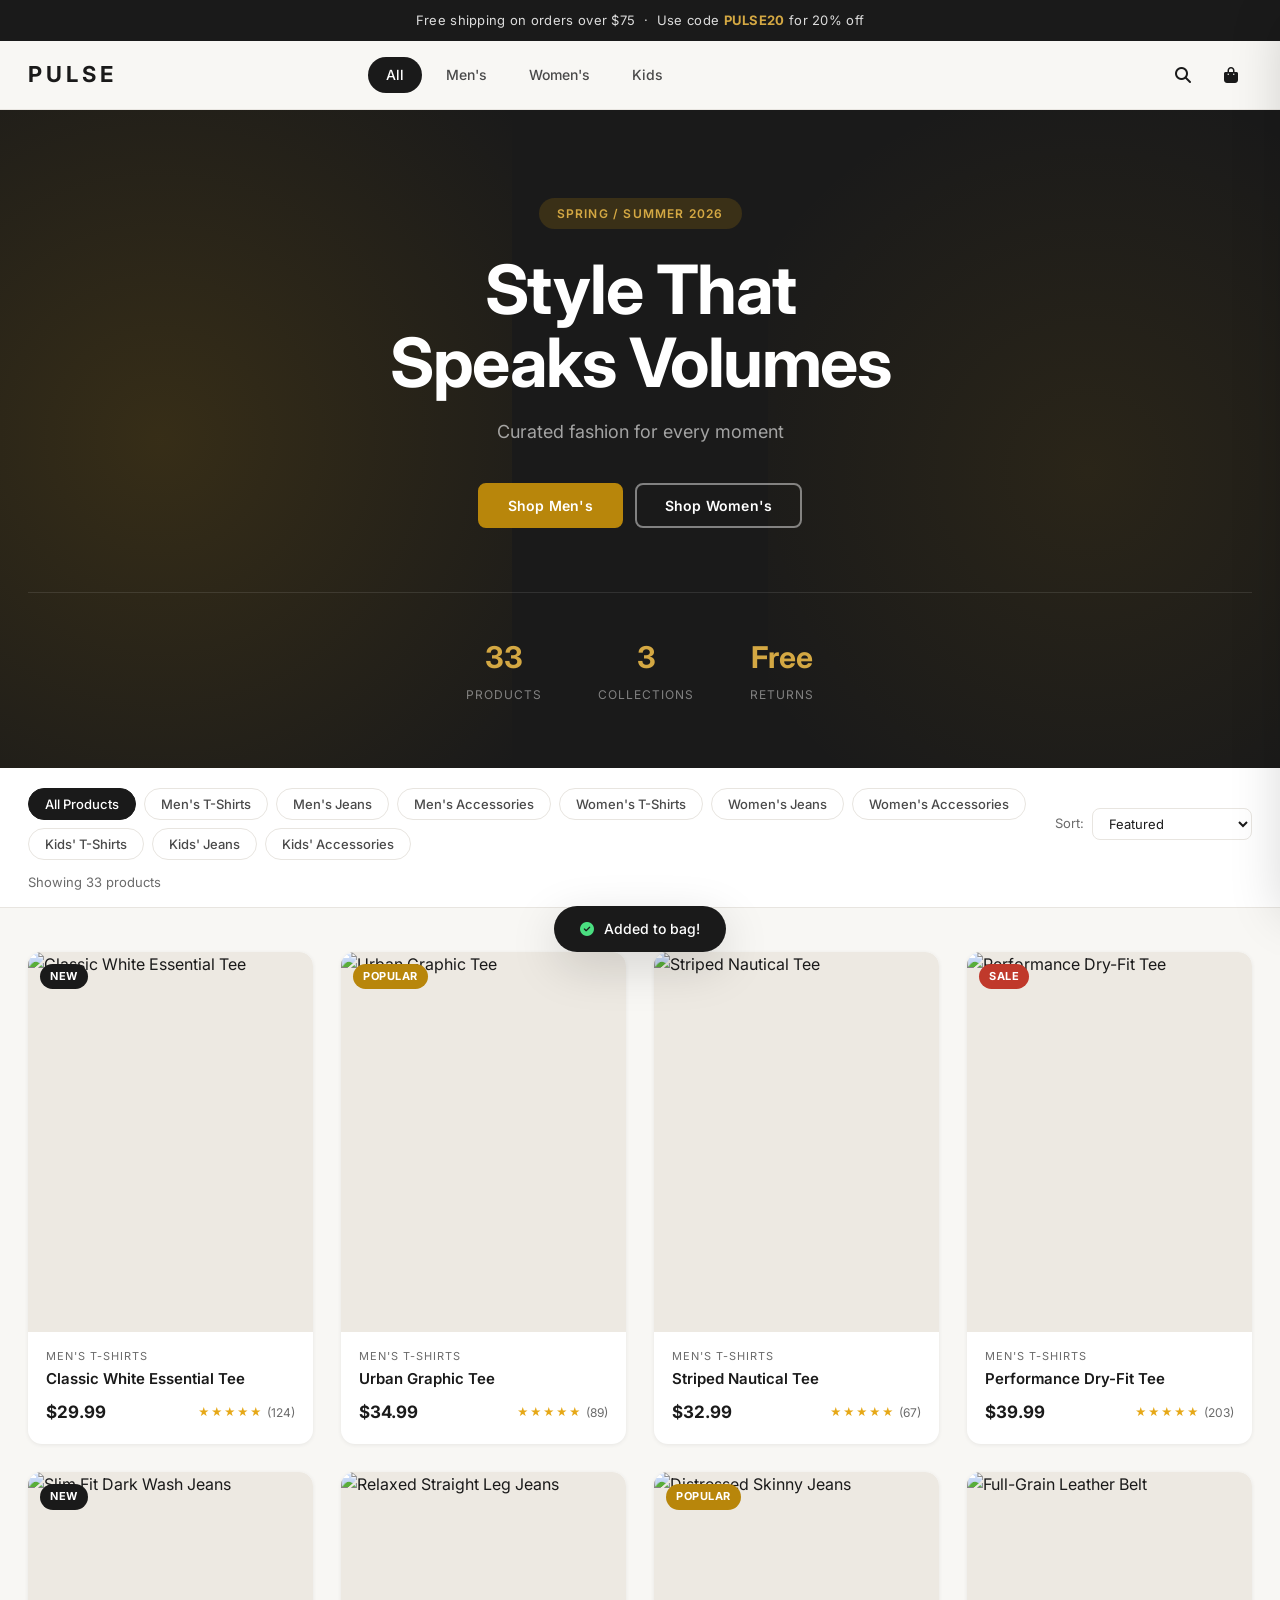
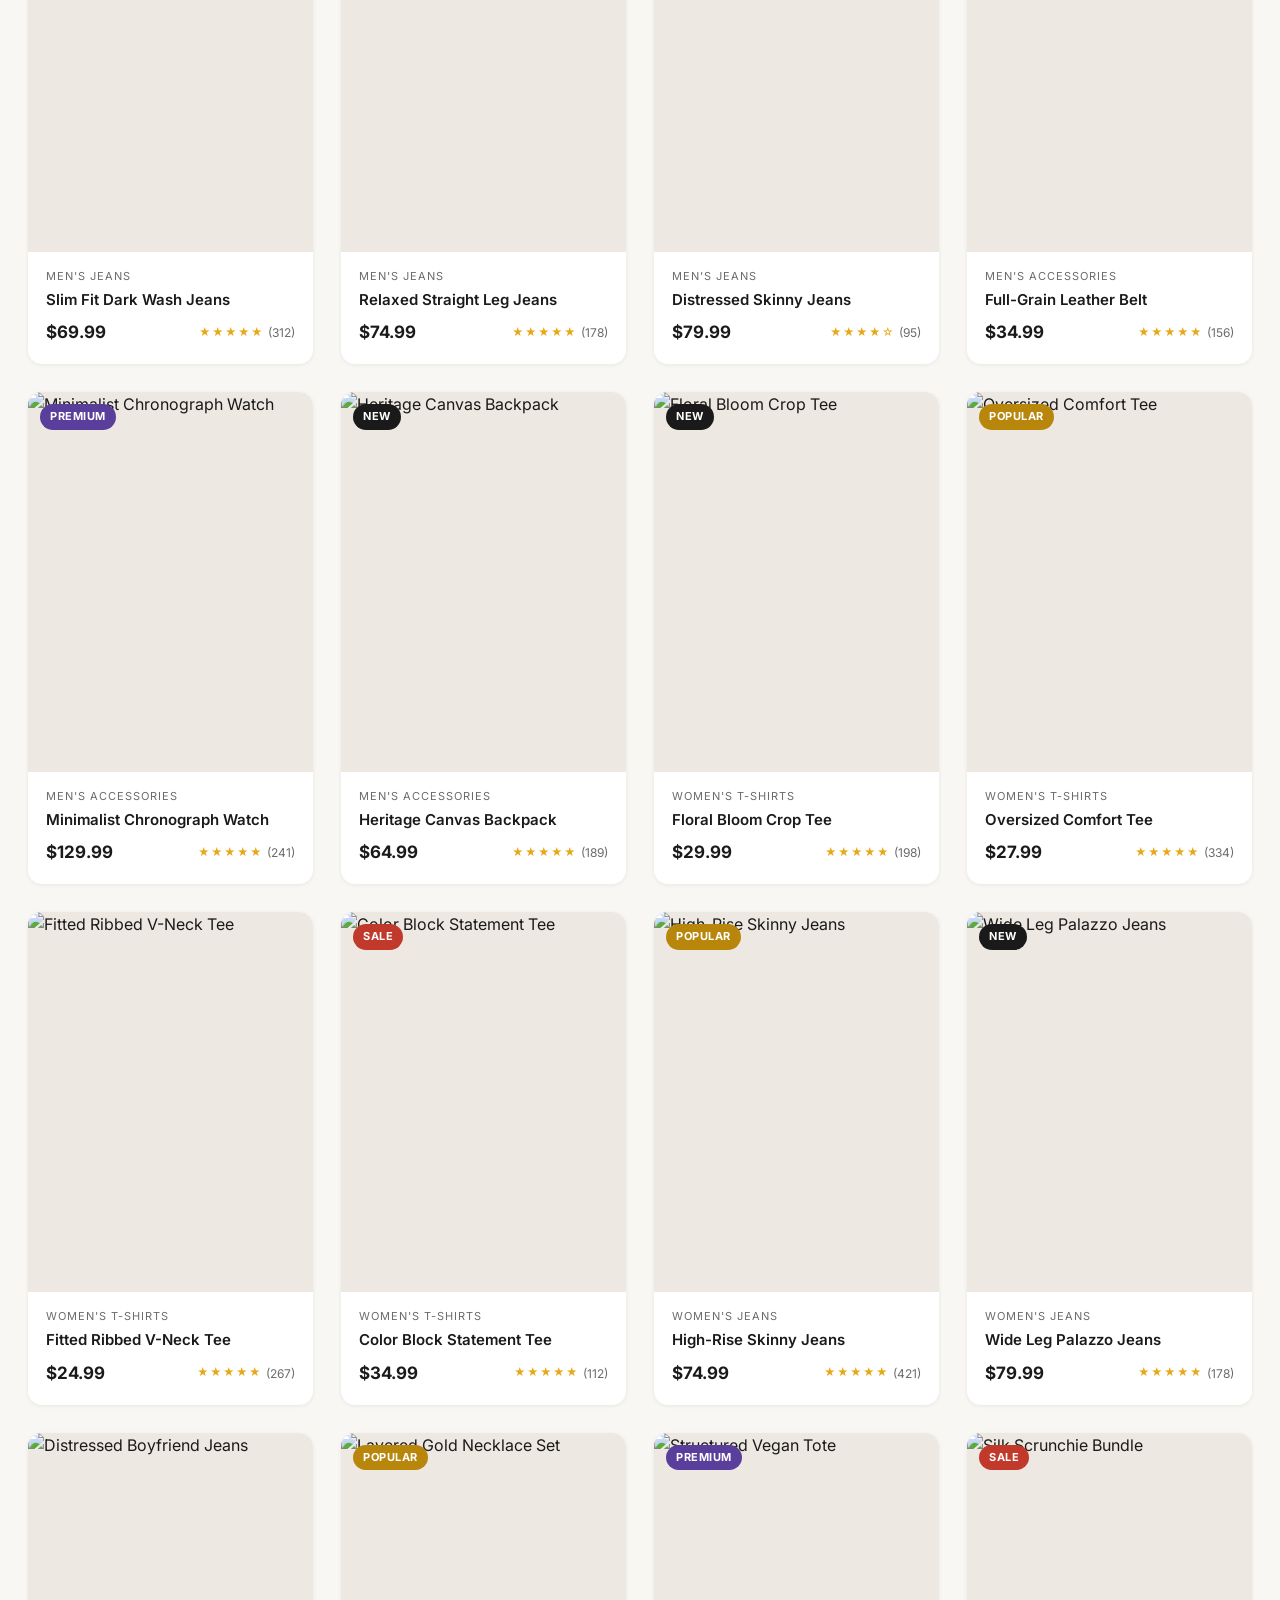
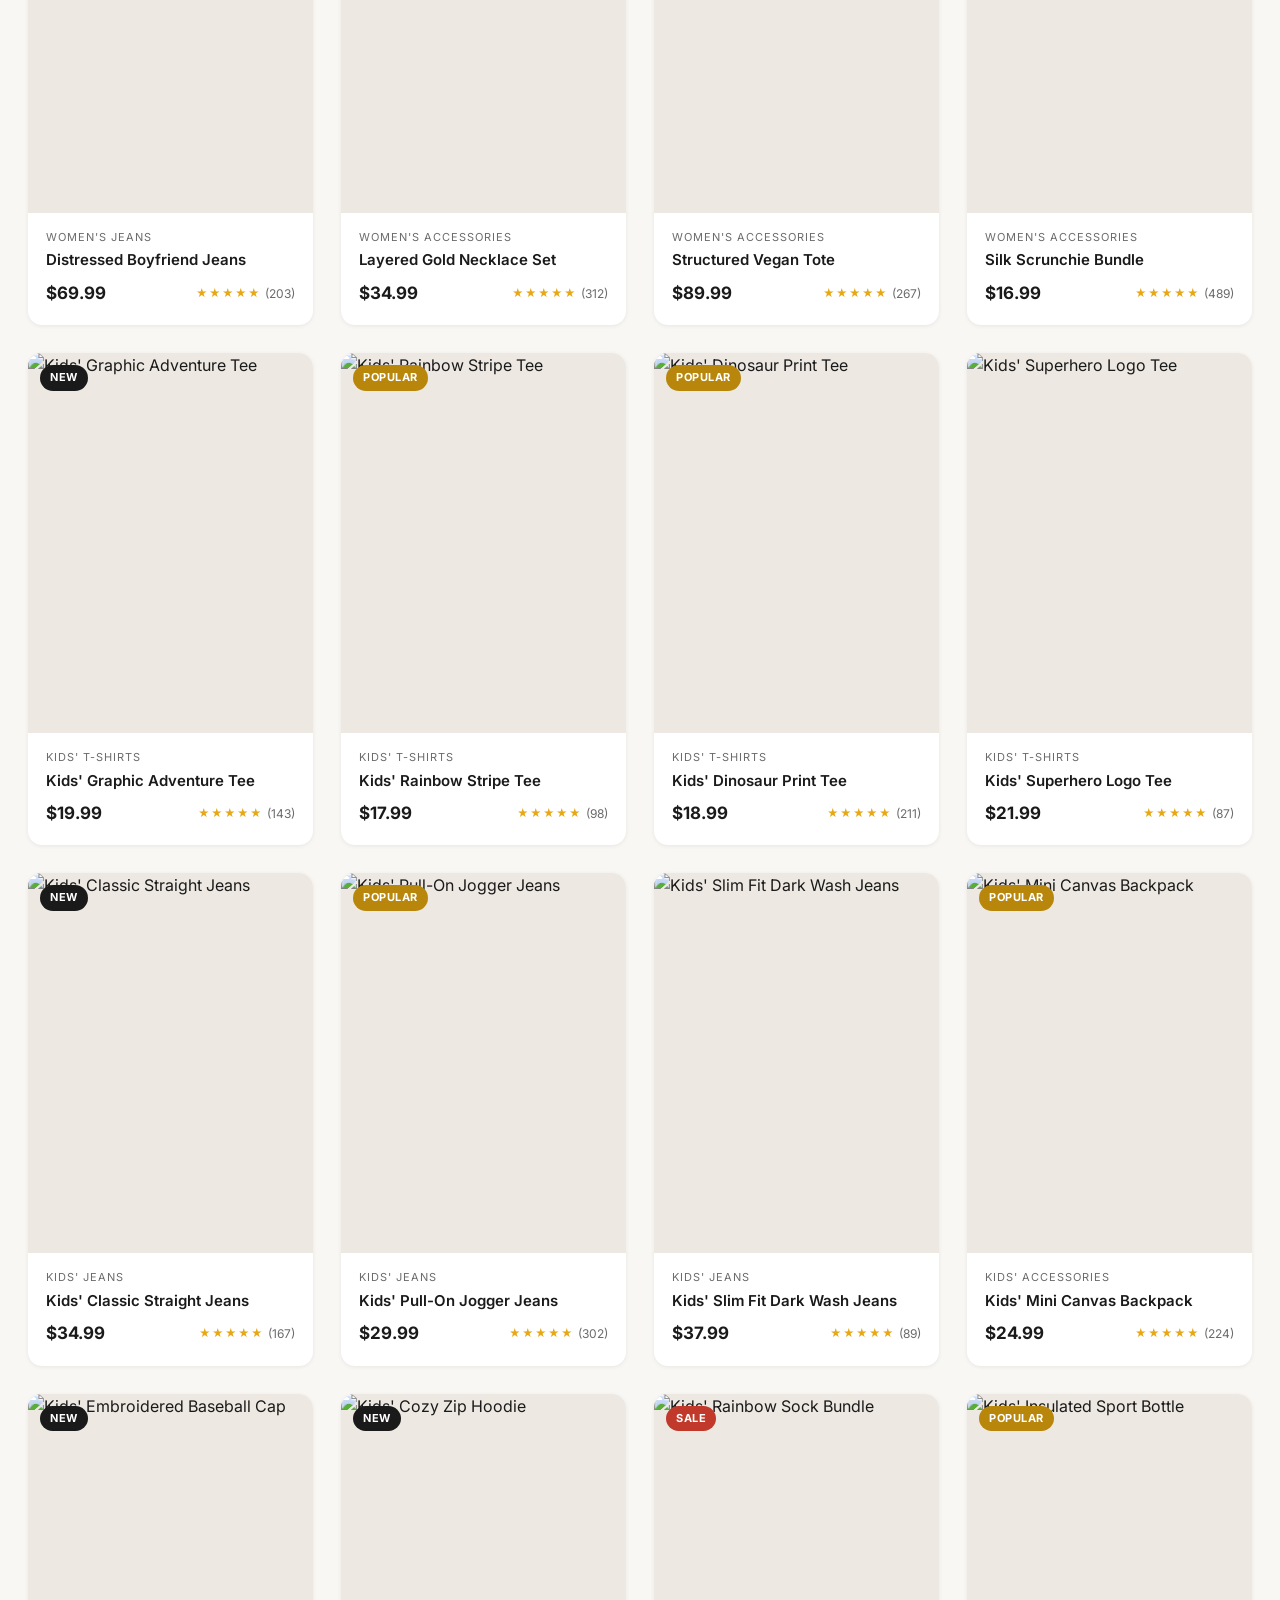
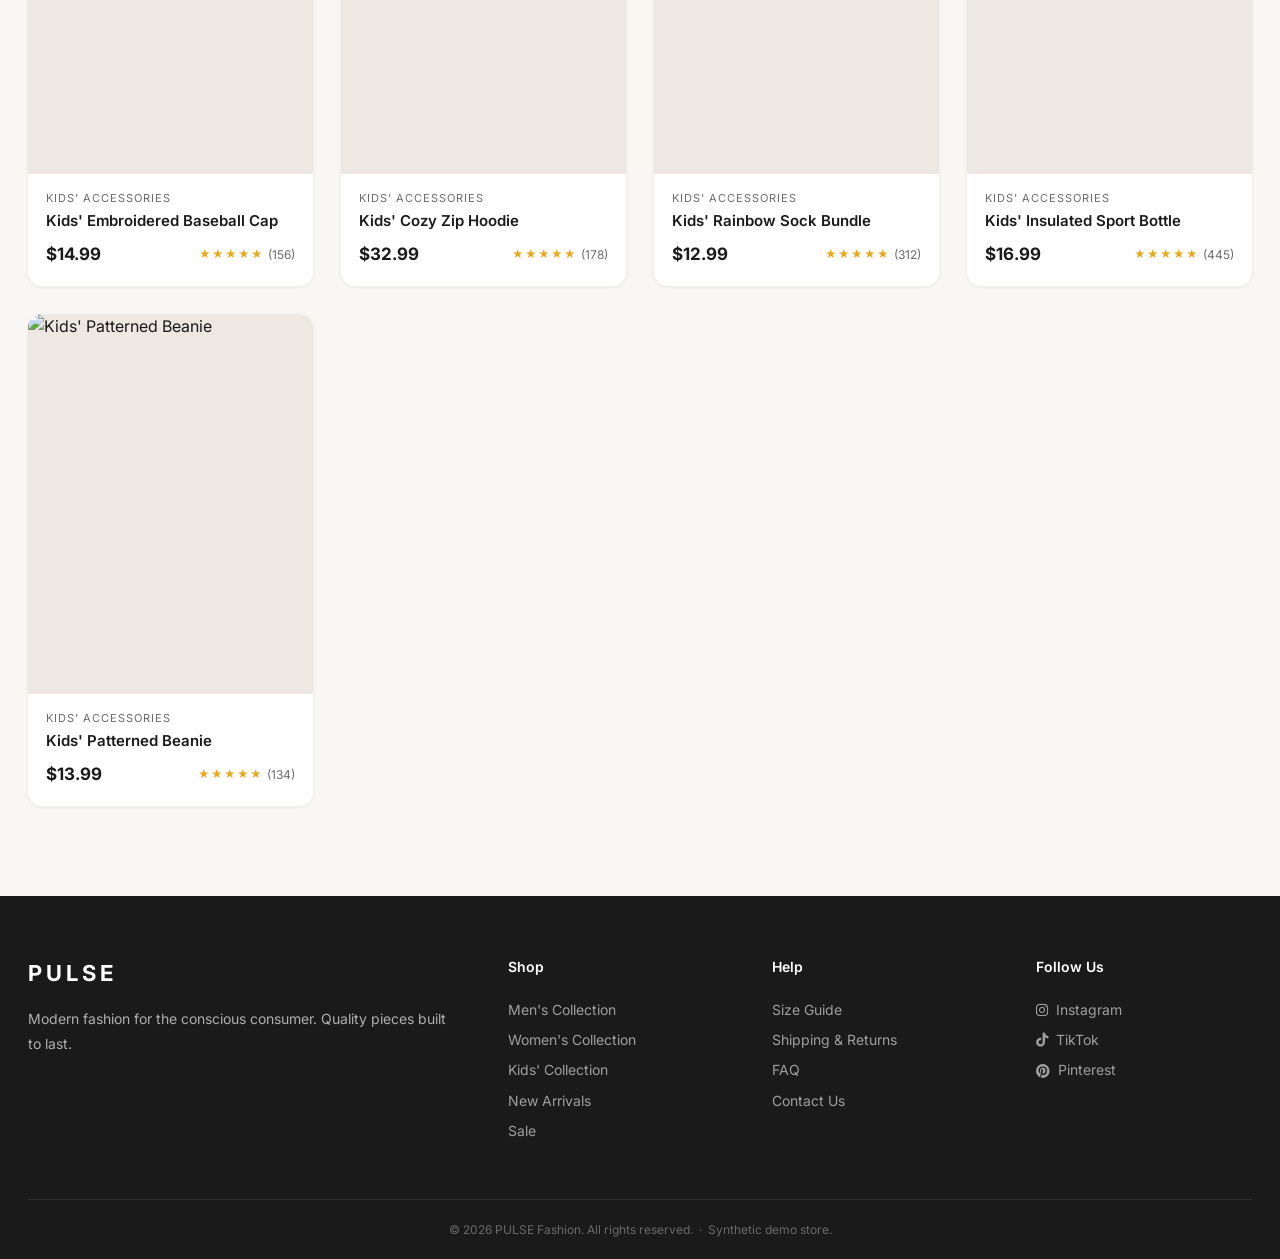
==== railway-site/index.html @ 90246f14 "Initial commit — PULSE Fashion Store activation demo Full-stack Conviva App Analytics demo: SPA e-co" ====
<!DOCTYPE html>
<html lang="en">
<head>
  <meta charset="UTF-8">
  <meta name="viewport" content="width=device-width, initial-scale=1.0">
  <title>PULSE — Modern Fashion</title>

  <!-- ── Standard SEO meta ─────────────────────────────────────── -->
  <meta name="description" content="Shop PULSE Fashion — curated men's and women's clothing, T-shirts, jeans and accessories. Free shipping on orders over $75. Free returns.">
  <meta name="keywords" content="fashion, clothing, mens fashion, womens fashion, t-shirts, jeans, accessories, online shopping">
  <meta name="author" content="PULSE Fashion">
  <meta name="robots" content="index, follow">
  <meta name="theme-color" content="#0a0a0a">
  <meta name="application-name" content="PULSE Fashion">
  <meta name="apple-mobile-web-app-capable" content="yes">
  <meta name="apple-mobile-web-app-status-bar-style" content="black-translucent">
  <meta name="apple-mobile-web-app-title" content="PULSE">
  <meta name="mobile-web-app-capable" content="yes">
  <meta name="format-detection" content="telephone=no">
  <link rel="canonical" href="https://procivic-addyson-kaleidoscopically.ngrok-free.dev" id="canonical-url">

  <!-- ── Favicon & App Icons (all major e-commerce sites require these) ── -->
  <link rel="icon" type="image/svg+xml" href="data:image/svg+xml,%3Csvg xmlns='http://www.w3.org/2000/svg' viewBox='0 0 32 32'%3E%3Crect width='32' height='32' rx='6' fill='%230a0a0a'/%3E%3Ctext x='50%25' y='54%25' dominant-baseline='middle' text-anchor='middle' font-family='Arial%2Csans-serif' font-weight='900' font-size='20' fill='white'%3EP%3C/text%3E%3C/svg%3E">
  <link rel="apple-touch-icon" sizes="180x180" href="https://picsum.photos/seed/pulse-icon/180/180">

  <!-- ── Performance: DNS prefetch for all external CDN domains ── -->
  <link rel="dns-prefetch" href="//picsum.photos">
  <link rel="dns-prefetch" href="//cdnjs.cloudflare.com">
  <link rel="dns-prefetch" href="//sensor.conviva.com">

  <!-- ── Open Graph (Facebook / LinkedIn / Slack unfurls) ─────── -->
  <meta property="og:site_name" content="PULSE Fashion">
  <meta property="og:type" content="website" id="og-type">
  <meta property="og:title" content="PULSE — Modern Fashion" id="og-title">
  <meta property="og:description" content="Curated fashion for every moment. Free shipping on orders over $75." id="og-description">
  <meta property="og:url" content="https://procivic-addyson-kaleidoscopically.ngrok-free.dev" id="og-url">
  <meta property="og:image" content="https://picsum.photos/seed/pulse-og/1200/630" id="og-image">
  <meta property="og:image:width" content="1200">
  <meta property="og:image:height" content="630">
  <meta property="og:image:alt" content="PULSE Fashion — Modern clothing store" id="og-image-alt">
  <meta property="og:locale" content="en_US">
  <meta property="fb:app_id" content="000000000000000">

  <!-- ── Twitter / X Card ─────────────────────────────────────── -->
  <meta name="twitter:card" content="summary_large_image">
  <meta name="twitter:site" content="@PulseFashion">
  <meta name="twitter:title" content="PULSE — Modern Fashion" id="tw-title">
  <meta name="twitter:description" content="Curated fashion for every moment." id="tw-description">
  <meta name="twitter:image" content="https://picsum.photos/seed/pulse-og/1200/630" id="tw-image">

  <!-- ── Schema.org JSON-LD (updated dynamically per page) ─────── -->
  <script type="application/ld+json" id="page-schema">
  {
    "@context": "https://schema.org",
    "@graph": [
      {
        "@type": "WebSite",
        "name": "PULSE Fashion",
        "url": "https://procivic-addyson-kaleidoscopically.ngrok-free.dev",
        "potentialAction": {
          "@type": "SearchAction",
          "target": {
            "@type": "EntryPoint",
            "urlTemplate": "https://procivic-addyson-kaleidoscopically.ngrok-free.dev/search?q={search_term_string}"
          },
          "query-input": "required name=search_term_string"
        }
      },
      {
        "@type": "Organization",
        "name": "PULSE Fashion",
        "url": "https://procivic-addyson-kaleidoscopically.ngrok-free.dev",
        "description": "Modern fashion for the conscious consumer.",
        "foundingDate": "2024",
        "areaServed": "US",
        "currenciesAccepted": "USD",
        "paymentAccepted": "Credit Card"
      }
    ]
  }
  </script>
  <link rel="preconnect" href="https://fonts.googleapis.com">
  <link rel="preconnect" href="https://fonts.gstatic.com" crossorigin>
  <link href="https://fonts.googleapis.com/css2?family=Inter:wght@300;400;500;600;700&display=swap" rel="stylesheet">
  <link rel="stylesheet" href="https://cdnjs.cloudflare.com/ajax/libs/font-awesome/6.5.0/css/all.min.css">
  <link rel="stylesheet" href="style.css?v=4">
  <!-- Conviva App Analytics SDK (defer guarantees stub in conviva-config.js runs first) -->
  <script src="https://sensor.conviva.com/dpi/releases/v1.5.5/convivaAppTracker.js" defer></script>
</head>
<body>

  <!-- Notification Bar -->
  <div class="notification-bar">
    <p>Free shipping on orders over $75 &nbsp;·&nbsp; Use code <strong>PULSE20</strong> for 20% off</p>
  </div>

  <!-- Header -->
  <header class="header" id="header">
    <div class="header-inner container">
      <button class="mobile-menu-btn" id="mobile-menu-btn" aria-label="Menu">
        <i class="fas fa-bars"></i>
      </button>
      <a href="#" class="logo">PULSE</a>
      <nav class="main-nav" id="main-nav">
        <a href="#" class="nav-link active" data-filter="all">All</a>
        <a href="#" class="nav-link" data-filter="mens">Men's</a>
        <a href="#" class="nav-link" data-filter="womens">Women's</a>
        <a href="#" class="nav-link" data-filter="kids">Kids</a>
      </nav>
      <div class="header-actions">
        <button class="icon-btn search-toggle" id="search-toggle" aria-label="Search">
          <i class="fas fa-search"></i>
        </button>
        <button class="icon-btn cart-toggle" id="cart-toggle" aria-label="Cart">
          <i class="fas fa-shopping-bag"></i>
          <span class="cart-badge" id="cart-badge">0</span>
        </button>
      </div>
    </div>
    <!-- Search Bar -->
    <div class="search-bar" id="search-bar">
      <div class="container">
        <input type="text" id="search-input" placeholder="Search for products..." autocomplete="off">
        <button class="search-close" id="search-close"><i class="fas fa-times"></i></button>
      </div>
    </div>
  </header>

  <!-- Hero Section -->
  <section class="hero">
    <div class="hero-content">
      <span class="hero-tag">Spring / Summer 2026</span>
      <h1 class="hero-title">Style That<br>Speaks Volumes</h1>
      <p class="hero-subtitle">Curated fashion for every moment</p>
      <div class="hero-ctas">
        <button class="btn btn-primary" data-filter="mens">Shop Men's</button>
        <button class="btn btn-outline" data-filter="womens">Shop Women's</button>
      </div>
    </div>
    <div class="hero-stats">
      <div class="stat"><span class="stat-num">33</span><span class="stat-label">Products</span></div>
      <div class="stat"><span class="stat-num">3</span><span class="stat-label">Collections</span></div>
      <div class="stat"><span class="stat-num">Free</span><span class="stat-label">Returns</span></div>
    </div>
  </section>

  <!-- Search Landing Bar (shown when user presses Enter in search) -->
  <div id="search-landing-bar" style="display:none;background:#f5f5f5;border-bottom:1px solid #e0e0e0;padding:12px 0;">
    <div class="container" style="display:flex;align-items:center;gap:12px;flex-wrap:wrap;">
      <i class="fas fa-search" style="color:#888;font-size:14px;"></i>
      <span style="font-size:15px;color:#333;">Results for &ldquo;<strong id="search-landing-term"></strong>&rdquo;</span>
      <button id="search-landing-clear" style="margin-left:auto;background:none;border:1px solid #ccc;border-radius:20px;padding:4px 14px;font-size:13px;cursor:pointer;color:#555;display:flex;align-items:center;gap:6px;">
        <i class="fas fa-times"></i> Clear search
      </button>
    </div>
  </div>

  <!-- Category Filters -->
  <section class="filters-section">
    <div class="container">
      <div class="filters-wrapper">
        <div class="filter-tabs" id="filter-tabs">
          <button class="filter-tab active" data-filter="all">All Products</button>
          <button class="filter-tab" data-filter="mens-tshirts">Men's T-Shirts</button>
          <button class="filter-tab" data-filter="mens-jeans">Men's Jeans</button>
          <button class="filter-tab" data-filter="mens-accessories">Men's Accessories</button>
          <button class="filter-tab" data-filter="womens-tshirts">Women's T-Shirts</button>
          <button class="filter-tab" data-filter="womens-jeans">Women's Jeans</button>
          <button class="filter-tab" data-filter="womens-accessories">Women's Accessories</button>
          <button class="filter-tab" data-filter="kids-tshirts">Kids' T-Shirts</button>
          <button class="filter-tab" data-filter="kids-jeans">Kids' Jeans</button>
          <button class="filter-tab" data-filter="kids-accessories">Kids' Accessories</button>
        </div>
        <div class="sort-wrapper">
          <label for="sort-select">Sort:</label>
          <select id="sort-select">
            <option value="default">Featured</option>
            <option value="price-asc">Price: Low to High</option>
            <option value="price-desc">Price: High to Low</option>
            <option value="name">Name A–Z</option>
          </select>
        </div>
      </div>
      <div class="results-count" id="results-count">Showing 20 products</div>
    </div>
  </section>

  <!-- Products Grid -->
  <main class="main-content">
    <div class="container">
      <div class="products-grid" id="products-grid"></div>
      <div class="no-results" id="no-results" style="display:none">
        <i class="fas fa-search"></i>
        <p>No products found. Try a different search or filter.</p>
      </div>
    </div>
  </main>

  <!-- Product Full Page -->
  <div id="product-page" style="display:none"></div>

  <!-- Cart Sidebar -->
  <div class="cart-overlay" id="cart-overlay"></div>
  <aside class="cart-sidebar" id="cart-sidebar">
    <div class="cart-header">
      <h2>Your Bag <span id="cart-item-count">(0)</span></h2>
      <button class="cart-close" id="cart-close" aria-label="Close cart">
        <i class="fas fa-times"></i>
      </button>
    </div>
    <div class="cart-items" id="cart-items">
      <div class="cart-empty" id="cart-empty">
        <i class="fas fa-shopping-bag"></i>
        <p>Your bag is empty</p>
        <button class="btn btn-primary" id="continue-shopping">Continue Shopping</button>
      </div>
    </div>
    <div class="cart-footer" id="cart-footer" style="display:none">
      <div class="cart-subtotal">
        <span>Subtotal</span>
        <span id="cart-subtotal">$0.00</span>
      </div>
      <p class="cart-note">Shipping &amp; taxes calculated at checkout</p>
      <button class="btn btn-primary btn-full checkout-btn">
        <i class="fas fa-lock"></i> Secure Checkout
      </button>
      <button class="btn btn-outline-dark btn-full" id="continue-shopping-2">Continue Shopping</button>
    </div>
  </aside>

  <!-- Product Modal -->
  <div class="modal-overlay" id="modal-overlay">
    <div class="modal" id="product-modal">
      <button class="modal-close" id="modal-close" aria-label="Close">
        <i class="fas fa-times"></i>
      </button>
      <div class="modal-content" id="modal-content"></div>
    </div>
  </div>

  <!-- Checkout Modal -->
  <div class="checkout-overlay" id="checkout-overlay">
    <div class="checkout-modal">
      <button class="checkout-modal-close" id="checkout-modal-close"><i class="fas fa-times"></i></button>

      <div class="checkout-header">
        <div class="logo" style="font-size:20px;letter-spacing:4px;font-weight:700;">PULSE</div>
        <div class="checkout-progress">
          <div class="progress-step active" data-step="1">
            <div class="step-circle">1</div><span>Account</span>
          </div>
          <div class="progress-line"></div>
          <div class="progress-step" data-step="2">
            <div class="step-circle">2</div><span>Shipping</span>
          </div>
          <div class="progress-line"></div>
          <div class="progress-step" data-step="3">
            <div class="step-circle">3</div><span>Payment</span>
          </div>
        </div>
      </div>

      <div class="checkout-body">
        <div class="checkout-form-area">

          <!-- Step 1: Account -->
          <div class="checkout-panel active" id="panel-login">
            <h3 class="panel-title">Sign In to Continue</h3>
            <p class="panel-hint">Choose a demo account or enter any email</p>
            <div class="quick-accounts">
              <button class="quick-account-btn" data-email="test@pulse.com">
                <div class="qa-avatar">JD</div>
                <div class="qa-info"><span>Jane Doe</span><small>test@pulse.com</small></div>
                <i class="fas fa-chevron-right qa-arrow"></i>
              </button>
              <button class="quick-account-btn" data-email="shopper@pulse.com">
                <div class="qa-avatar">JS</div>
                <div class="qa-info"><span>John Smith</span><small>shopper@pulse.com</small></div>
                <i class="fas fa-chevron-right qa-arrow"></i>
              </button>
              <button class="quick-account-btn" data-email="demo@pulse.com">
                <div class="qa-avatar">AJ</div>
                <div class="qa-info"><span>Alex Johnson</span><small>demo@pulse.com</small></div>
                <i class="fas fa-chevron-right qa-arrow"></i>
              </button>
            </div>
            <div class="or-divider"><span>or enter your email</span></div>
            <div class="form-group">
              <label>Email Address</label>
              <input type="email" id="checkout-email" placeholder="you@example.com" autocomplete="email">
            </div>
            <button class="btn btn-primary btn-full" id="btn-to-shipping">Continue <i class="fas fa-arrow-right"></i></button>
          </div>

          <!-- Step 2: Shipping -->
          <div class="checkout-panel" id="panel-shipping">
            <h3 class="panel-title">Shipping Address</h3>
            <div class="form-group">
              <label>Full Name</label>
              <input type="text" id="ship-name" placeholder="Full name" autocomplete="name">
            </div>
            <div class="form-group">
              <label>Street Address</label>
              <input type="text" id="ship-address" placeholder="123 Main Street" autocomplete="street-address">
            </div>
            <div class="form-row-3">
              <div class="form-group">
                <label>City</label>
                <input type="text" id="ship-city" placeholder="City">
              </div>
              <div class="form-group">
                <label>State</label>
                <input type="text" id="ship-state" placeholder="State">
              </div>
              <div class="form-group">
                <label>ZIP</label>
                <input type="text" id="ship-zip" placeholder="ZIP">
              </div>
            </div>
            <div class="form-group">
              <label>Country</label>
              <select id="ship-country">
                <option value="US">United States</option>
                <option value="UK">United Kingdom</option>
                <option value="CA">Canada</option>
                <option value="AU">Australia</option>
                <option value="IN">India</option>
              </select>
            </div>
            <button class="btn btn-primary btn-full" id="btn-to-payment">Continue to Payment <i class="fas fa-arrow-right"></i></button>
            <button class="btn-step-back" id="btn-back-to-login"><i class="fas fa-arrow-left"></i> Back</button>
          </div>

          <!-- Step 3: Payment -->
          <div class="checkout-panel" id="panel-payment">
            <h3 class="panel-title">Payment Details</h3>
            <div class="demo-card-hint">
              <i class="fas fa-credit-card"></i>
              Demo card: <strong>123456789012</strong> &nbsp;·&nbsp; Any expiry &nbsp;·&nbsp; Any CVV
            </div>
            <div class="form-group">
              <label>Card Number</label>
              <div class="card-input-wrap">
                <input type="text" id="card-number" placeholder="1234 5678 9012" maxlength="19" inputmode="numeric">
                <div class="card-brand-icons"><i class="fab fa-cc-visa"></i><i class="fab fa-cc-mastercard"></i></div>
              </div>
            </div>
            <div class="form-row-2">
              <div class="form-group">
                <label>Expiry</label>
                <input type="text" id="card-expiry" placeholder="MM / YY" maxlength="7" inputmode="numeric">
              </div>
              <div class="form-group">
                <label>CVV</label>
                <input type="text" id="card-cvv" placeholder="123" maxlength="4" inputmode="numeric">
              </div>
            </div>
            <div class="form-group">
              <label>Name on Card</label>
              <input type="text" id="card-name" placeholder="Full name">
            </div>
            <button class="btn btn-primary btn-full" id="btn-place-order">
              <i class="fas fa-lock"></i> Place Order — <span id="order-total-btn">$0.00</span>
            </button>
            <button class="btn-step-back" id="btn-back-to-shipping"><i class="fas fa-arrow-left"></i> Back</button>
          </div>

          <!-- Step 4: Confirmation -->
          <div class="checkout-panel" id="panel-confirmation">
            <div class="order-confirmed">
              <div class="confirmed-icon"><i class="fas fa-check"></i></div>
              <h3>Order Confirmed!</h3>
              <p class="confirmed-sub">Thank you for shopping with PULSE</p>
              <div class="order-ref">
                <span>Order Reference</span>
                <strong id="order-number">PULSE-XXXXXX</strong>
              </div>
              <p class="conf-email-line">Confirmation sent to <strong id="conf-email">—</strong></p>
              <div class="conf-items" id="conf-items"></div>
              <button class="btn btn-primary" id="btn-done-shopping">Continue Shopping</button>
            </div>
          </div>

        </div>

        <!-- Order Summary -->
        <div class="checkout-summary">
          <h4>Order Summary</h4>
          <div class="summary-items" id="summary-items"></div>
          <div class="summary-totals">
            <div class="summary-row"><span>Subtotal</span><span id="summary-subtotal">$0.00</span></div>
            <div class="summary-row"><span>Shipping</span><span style="color:#22863a;font-weight:600;">FREE</span></div>
            <div class="summary-row summary-grand-total"><span>Total</span><span id="summary-total">$0.00</span></div>
          </div>
        </div>
      </div>
    </div>
  </div>

  <!-- Toast -->
  <div class="toast" id="toast">
    <i class="fas fa-check-circle"></i>
    <span id="toast-message">Added to bag!</span>
  </div>

  <!-- Footer -->
  <footer class="footer">
    <div class="container">
      <div class="footer-grid">
        <div class="footer-brand">
          <div class="logo" style="color:white;margin-bottom:16px;">PULSE</div>
          <p>Modern fashion for the conscious consumer. Quality pieces built to last.</p>
        </div>
        <div class="footer-links">
          <h4>Shop</h4>
          <a href="#">Men's Collection</a>
          <a href="#">Women's Collection</a>
          <a href="#">Kids' Collection</a>
          <a href="#">New Arrivals</a>
          <a href="#">Sale</a>
        </div>
        <div class="footer-links">
          <h4>Help</h4>
          <a href="#">Size Guide</a>
          <a href="#">Shipping &amp; Returns</a>
          <a href="#">FAQ</a>
          <a href="#">Contact Us</a>
        </div>
        <div class="footer-links">
          <h4>Follow Us</h4>
          <a href="#"><i class="fab fa-instagram"></i> Instagram</a>
          <a href="#"><i class="fab fa-tiktok"></i> TikTok</a>
          <a href="#"><i class="fab fa-pinterest"></i> Pinterest</a>
        </div>
      </div>
      <div class="footer-bottom">
        <p>&copy; 2026 PULSE Fashion. All rights reserved. &nbsp;·&nbsp; Synthetic demo store.</p>
      </div>
    </div>
  </footer>

  <script src="conviva-config.js?v=4"></script>
  <script src="app.js?v=4"></script>
</body>
</html>
---- railway-site/style.css ----
/* ================================================================
   PULSE FASHION — STYLESHEET
   ================================================================ */

/* ========== CSS VARIABLES ========== */
:root {
  --primary:      #1a1a1a;
  --secondary:    #4a4a4a;
  --accent:       #b8860b;
  --accent-light: #d4a843;
  --bg:           #f8f7f4;
  --bg-card:      #ffffff;
  --text:         #1a1a1a;
  --text-muted:   #6b6b6b;
  --border:       #e8e5e0;
  --danger:       #c0392b;
  --shadow-sm:    0 1px 4px rgba(0,0,0,0.07);
  --shadow:       0 4px 18px rgba(0,0,0,0.10);
  --shadow-lg:    0 14px 48px rgba(0,0,0,0.15);
  --radius:       14px;
  --radius-sm:    8px;
  --transition:   0.25s ease;
  --header-h:     68px;
}

/* ========== RESET & BASE ========== */
*, *::before, *::after { box-sizing: border-box; margin: 0; padding: 0; }
html { scroll-behavior: smooth; }
body {
  font-family: 'Inter', -apple-system, BlinkMacSystemFont, sans-serif;
  background: var(--bg);
  color: var(--text);
  line-height: 1.6;
  -webkit-font-smoothing: antialiased;
}
a    { text-decoration: none; color: inherit; }
button { cursor: pointer; border: none; background: none; font-family: inherit; }
img  { display: block; width: 100%; }
select { font-family: inherit; }

.container {
  max-width: 1300px;
  margin: 0 auto;
  padding: 0 28px;
}

/* ========== NOTIFICATION BAR ========== */
.notification-bar {
  background: var(--primary);
  color: rgba(255,255,255,0.85);
  text-align: center;
  padding: 10px 24px;
  font-size: 13px;
  letter-spacing: 0.3px;
}
.notification-bar strong { color: var(--accent-light); }

/* ========== HEADER ========== */
.header {
  background: rgba(248,247,244,0.96);
  backdrop-filter: blur(14px);
  -webkit-backdrop-filter: blur(14px);
  border-bottom: 1px solid var(--border);
  position: sticky;
  top: 0;
  z-index: 100;
  transition: box-shadow var(--transition);
}
.header.scrolled { box-shadow: var(--shadow); }

.header-inner {
  height: var(--header-h);
  display: flex;
  align-items: center;
  gap: 20px;
}

.logo {
  font-size: 22px;
  font-weight: 700;
  letter-spacing: 4px;
  color: var(--primary);
  flex-shrink: 0;
}

.main-nav {
  display: flex;
  gap: 6px;
  margin: 0 auto;
}
.nav-link {
  padding: 7px 18px;
  border-radius: 20px;
  font-size: 14px;
  font-weight: 500;
  color: var(--secondary);
  transition: all var(--transition);
}
.nav-link:hover, .nav-link.active {
  background: var(--primary);
  color: white;
}

.header-actions { display: flex; align-items: center; gap: 6px; margin-left: auto; }

.icon-btn {
  width: 42px;
  height: 42px;
  border-radius: 50%;
  display: flex;
  align-items: center;
  justify-content: center;
  font-size: 16px;
  color: var(--primary);
  transition: all var(--transition);
  position: relative;
}
.icon-btn:hover { background: var(--border); }

.cart-badge {
  position: absolute;
  top: 4px; right: 4px;
  background: var(--accent);
  color: white;
  font-size: 10px;
  font-weight: 700;
  min-width: 18px; height: 18px;
  border-radius: 9px;
  display: flex;
  align-items: center;
  justify-content: center;
  padding: 0 4px;
  transform: scale(0);
  transition: transform var(--transition);
}
.cart-badge.visible { transform: scale(1); }

.mobile-menu-btn { display: none; font-size: 20px; color: var(--primary); }

/* Search Bar */
.search-bar {
  border-top: 1px solid var(--border);
  padding: 12px 0;
  display: none;
}
.search-bar.open { display: block; }
.search-bar .container { display: flex; gap: 12px; align-items: center; }
#search-input {
  flex: 1;
  padding: 10px 16px;
  border: 2px solid var(--border);
  border-radius: var(--radius-sm);
  font-size: 14px;
  font-family: inherit;
  outline: none;
  background: white;
  transition: border-color var(--transition);
}
#search-input:focus { border-color: var(--accent); }
.search-close { font-size: 18px; color: var(--secondary); padding: 8px; }
.search-close:hover { color: var(--primary); }

/* ========== BUTTONS ========== */
.btn {
  padding: 12px 28px;
  border-radius: var(--radius-sm);
  font-size: 14px;
  font-weight: 600;
  cursor: pointer;
  transition: all var(--transition);
  display: inline-flex;
  align-items: center;
  gap: 8px;
  letter-spacing: 0.2px;
  border: 2px solid transparent;
  font-family: inherit;
}
.btn-primary {
  background: var(--accent);
  color: white;
  border-color: var(--accent);
}
.btn-primary:hover {
  background: var(--accent-light);
  border-color: var(--accent-light);
  transform: translateY(-1px);
  box-shadow: 0 4px 18px rgba(184,134,11,0.35);
}
.btn-outline {
  background: transparent;
  color: white;
  border-color: rgba(255,255,255,0.45);
}
.btn-outline:hover {
  background: white;
  color: var(--primary);
  border-color: white;
}
.btn-outline-dark {
  background: transparent;
  color: var(--primary);
  border-color: var(--border);
}
.btn-outline-dark:hover { background: var(--border); }
.btn-full { width: 100%; justify-content: center; }
.btn-sm  { padding: 8px 16px; font-size: 13px; }

/* ========== HERO ========== */
.hero {
  background: var(--primary);
  color: white;
  padding: 88px 28px 64px;
  text-align: center;
  position: relative;
  overflow: hidden;
}
.hero::before {
  content: '';
  position: absolute;
  top: -40%; left: -15%;
  width: 55%; height: 180%;
  background: radial-gradient(circle, rgba(184,134,11,0.18) 0%, transparent 70%);
  pointer-events: none;
}
.hero::after {
  content: '';
  position: absolute;
  bottom: -25%; right: -10%;
  width: 50%; height: 140%;
  background: radial-gradient(circle, rgba(184,134,11,0.10) 0%, transparent 70%);
  pointer-events: none;
}
.hero-content { position: relative; z-index: 1; max-width: 660px; margin: 0 auto; }
.hero-tag {
  display: inline-block;
  background: rgba(184,134,11,0.2);
  color: var(--accent-light);
  padding: 6px 18px;
  border-radius: 20px;
  font-size: 12px;
  font-weight: 600;
  letter-spacing: 1.2px;
  text-transform: uppercase;
  margin-bottom: 24px;
}
.hero-title {
  font-size: clamp(38px, 6vw, 68px);
  font-weight: 700;
  line-height: 1.08;
  margin-bottom: 18px;
  letter-spacing: -1.5px;
}
.hero-subtitle {
  font-size: 18px;
  color: rgba(255,255,255,0.60);
  margin-bottom: 36px;
}
.hero-ctas { display: flex; gap: 12px; justify-content: center; flex-wrap: wrap; }
.hero-stats {
  position: relative; z-index: 1;
  display: flex;
  justify-content: center;
  gap: 56px;
  margin-top: 64px;
  padding-top: 40px;
  border-top: 1px solid rgba(255,255,255,0.10);
}
.stat { display: flex; flex-direction: column; align-items: center; gap: 4px; }
.stat-num  { font-size: 30px; font-weight: 700; color: var(--accent-light); }
.stat-label { font-size: 12px; color: rgba(255,255,255,0.45); text-transform: uppercase; letter-spacing: 1px; }

/* ========== FILTERS SECTION ========== */
.filters-section {
  background: white;
  border-bottom: 1px solid var(--border);
  padding: 20px 0 14px;
  position: sticky;
  top: var(--header-h);
  z-index: 90;
}
.filters-wrapper {
  display: flex;
  align-items: center;
  gap: 16px;
  flex-wrap: wrap;
}
.filter-tabs { display: flex; gap: 8px; flex-wrap: wrap; flex: 1; }
.filter-tab {
  padding: 7px 16px;
  border-radius: 20px;
  font-size: 13px;
  font-weight: 500;
  color: var(--secondary);
  border: 1.5px solid var(--border);
  background: transparent;
  transition: all var(--transition);
  white-space: nowrap;
  font-family: inherit;
}
.filter-tab:hover  { border-color: var(--primary); color: var(--primary); }
.filter-tab.active { background: var(--primary); color: white; border-color: var(--primary); }

.sort-wrapper {
  display: flex;
  align-items: center;
  gap: 8px;
  font-size: 13px;
  color: var(--text-muted);
  white-space: nowrap;
}
#sort-select {
  padding: 6px 12px;
  border: 1.5px solid var(--border);
  border-radius: var(--radius-sm);
  font-size: 13px;
  color: var(--primary);
  outline: none;
  cursor: pointer;
  background: white;
}
#sort-select:focus { border-color: var(--accent); }
.results-count { font-size: 13px; color: var(--text-muted); margin-top: 12px; }

/* ========== PRODUCTS GRID ========== */
.main-content { padding: 44px 0 90px; }
.products-grid {
  display: grid;
  grid-template-columns: repeat(auto-fill, minmax(284px, 1fr));
  gap: 28px;
}

/* ========== PRODUCT CARD ========== */
.product-card {
  background: var(--bg-card);
  border-radius: var(--radius);
  overflow: hidden;
  box-shadow: var(--shadow-sm);
  transition: all var(--transition);
  cursor: pointer;
  position: relative;
}
.product-card:hover {
  box-shadow: var(--shadow-lg);
  transform: translateY(-5px);
}
.card-image-wrap {
  position: relative;
  aspect-ratio: 3/4;
  overflow: hidden;
  background: #ede9e2;
}
.card-image-wrap img {
  width: 100%;
  height: 100%;
  object-fit: cover;
  transition: transform 0.45s ease;
}
.product-card:hover .card-image-wrap img { transform: scale(1.07); }

.card-badge {
  position: absolute;
  top: 12px; left: 12px;
  padding: 4px 10px;
  border-radius: 20px;
  font-size: 11px;
  font-weight: 700;
  text-transform: uppercase;
  letter-spacing: 0.5px;
}
.badge-new     { background: var(--primary); color: white; }
.badge-popular { background: var(--accent); color: white; }
.badge-sale    { background: var(--danger); color: white; }
.badge-premium { background: #5a3e9b; color: white; }

.card-actions {
  position: absolute;
  bottom: 12px;
  left: 0; right: 0;
  display: flex;
  justify-content: center;
  opacity: 0;
  transform: translateY(10px);
  transition: all var(--transition);
}
.product-card:hover .card-actions { opacity: 1; transform: translateY(0); }

.quick-add-btn {
  background: white;
  color: var(--primary);
  padding: 10px 22px;
  border-radius: 22px;
  font-size: 13px;
  font-weight: 600;
  cursor: pointer;
  box-shadow: var(--shadow);
  transition: all var(--transition);
  display: flex;
  align-items: center;
  gap: 8px;
  font-family: inherit;
  border: none;
}
.quick-add-btn:hover { background: var(--primary); color: white; }

.card-body { padding: 16px 18px 18px; }
.card-category { font-size: 11px; text-transform: uppercase; letter-spacing: 1px; color: var(--text-muted); margin-bottom: 4px; }
.card-name { font-size: 15px; font-weight: 600; color: var(--text); margin-bottom: 10px; line-height: 1.3; }
.card-footer-row { display: flex; align-items: center; justify-content: space-between; }
.card-price { font-size: 17px; font-weight: 700; color: var(--primary); }
.card-rating { display: flex; align-items: center; gap: 4px; font-size: 12px; color: var(--text-muted); }
.card-rating .stars { color: #e6a817; font-size: 11px; letter-spacing: 1px; }

.no-results {
  text-align: center;
  padding: 90px 24px;
  color: var(--text-muted);
}
.no-results i { font-size: 52px; margin-bottom: 20px; opacity: 0.25; display: block; }
.no-results p { font-size: 16px; }

/* ========== CART SIDEBAR ========== */
.cart-overlay {
  position: fixed; inset: 0;
  background: rgba(0,0,0,0.52);
  z-index: 200;
  opacity: 0; pointer-events: none;
  transition: opacity var(--transition);
}
.cart-overlay.open { opacity: 1; pointer-events: all; }

.cart-sidebar {
  position: fixed;
  top: 0; right: 0;
  width: min(420px, 100vw);
  height: 100vh;
  background: white;
  z-index: 201;
  transform: translateX(100%);
  transition: transform 0.35s cubic-bezier(0.4, 0, 0.2, 1);
  display: flex;
  flex-direction: column;
  box-shadow: var(--shadow-lg);
}
.cart-sidebar.open { transform: translateX(0); }

.cart-header {
  padding: 22px 24px;
  border-bottom: 1px solid var(--border);
  display: flex;
  align-items: center;
  justify-content: space-between;
  flex-shrink: 0;
}
.cart-header h2 { font-size: 18px; font-weight: 600; }

.cart-close {
  width: 36px; height: 36px;
  border-radius: 50%;
  display: flex; align-items: center; justify-content: center;
  color: var(--secondary);
  font-size: 16px;
  transition: all var(--transition);
}
.cart-close:hover { background: var(--border); color: var(--primary); }

.cart-items { flex: 1; overflow-y: auto; padding: 16px 24px; }

.cart-empty {
  display: flex;
  flex-direction: column;
  align-items: center;
  justify-content: center;
  height: 100%;
  gap: 16px;
  color: var(--text-muted);
  text-align: center;
}
.cart-empty i { font-size: 52px; opacity: 0.25; }
.cart-empty p { font-size: 16px; }

.cart-item {
  display: flex;
  gap: 14px;
  padding: 14px 0;
  border-bottom: 1px solid var(--border);
  animation: slideIn 0.25s ease;
}
@keyframes slideIn {
  from { opacity: 0; transform: translateX(18px); }
  to   { opacity: 1; transform: translateX(0); }
}
.cart-item-img {
  width: 74px; height: 92px;
  border-radius: var(--radius-sm);
  object-fit: cover;
  flex-shrink: 0;
  background: #ede9e2;
}
.cart-item-info { flex: 1; min-width: 0; }
.cart-item-name { font-size: 13px; font-weight: 600; line-height: 1.35; margin-bottom: 3px; }
.cart-item-meta { font-size: 12px; color: var(--text-muted); margin-bottom: 10px; }
.cart-item-controls { display: flex; align-items: center; gap: 8px; }

.qty-btn {
  width: 26px; height: 26px;
  border-radius: 50%;
  border: 1.5px solid var(--border);
  display: flex; align-items: center; justify-content: center;
  font-size: 15px; line-height: 1;
  color: var(--primary);
  transition: all var(--transition);
  font-family: inherit;
}
.qty-btn:hover { border-color: var(--primary); background: var(--primary); color: white; }
.qty-num { font-size: 14px; font-weight: 600; min-width: 20px; text-align: center; }

.cart-item-price { font-size: 14px; font-weight: 700; align-self: center; flex-shrink: 0; }
.remove-item {
  display: inline-block; margin-top: 8px;
  font-size: 11px; color: var(--text-muted);
  cursor: pointer; text-decoration: underline;
}
.remove-item:hover { color: var(--danger); }

.cart-footer {
  padding: 20px 24px;
  border-top: 1px solid var(--border);
  display: flex;
  flex-direction: column;
  gap: 12px;
  flex-shrink: 0;
}
.cart-subtotal { display: flex; justify-content: space-between; font-size: 16px; font-weight: 600; }
.cart-note { font-size: 12px; color: var(--text-muted); text-align: center; }
.checkout-btn { background: var(--primary); border-color: var(--primary); }
.checkout-btn:hover { background: #333; border-color: #333; transform: none; box-shadow: none; }

/* ========== PRODUCT MODAL ========== */
.modal-overlay {
  position: fixed; inset: 0;
  background: rgba(0,0,0,0.60);
  z-index: 300;
  display: flex;
  align-items: center;
  justify-content: center;
  padding: 24px;
  opacity: 0; pointer-events: none;
  transition: opacity var(--transition);
}
.modal-overlay.open { opacity: 1; pointer-events: all; }

.modal {
  background: white;
  border-radius: var(--radius);
  width: 100%;
  max-width: 880px;
  max-height: 90vh;
  overflow-y: auto;
  position: relative;
  transform: scale(0.94) translateY(24px);
  transition: transform 0.3s cubic-bezier(0.4, 0, 0.2, 1);
  box-shadow: var(--shadow-lg);
}
.modal-overlay.open .modal { transform: scale(1) translateY(0); }

.modal-close {
  position: absolute;
  top: 14px; right: 14px;
  width: 36px; height: 36px;
  border-radius: 50%;
  background: white;
  border: 1.5px solid var(--border);
  display: flex; align-items: center; justify-content: center;
  font-size: 15px; color: var(--secondary);
  z-index: 10;
  transition: all var(--transition);
}
.modal-close:hover { background: var(--primary); color: white; border-color: var(--primary); }

.modal-content { display: grid; grid-template-columns: 1fr 1fr; }

.modal-image-wrap {
  background: #ede9e2;
  border-radius: var(--radius) 0 0 var(--radius);
  overflow: hidden;
  min-height: 460px;
}
.modal-image-wrap img { width: 100%; height: 100%; object-fit: cover; }

.modal-info { padding: 44px 40px; display: flex; flex-direction: column; gap: 14px; }
.modal-category { font-size: 12px; text-transform: uppercase; letter-spacing: 1px; color: var(--text-muted); }
.modal-name  { font-size: 26px; font-weight: 700; line-height: 1.2; }
.modal-price { font-size: 24px; font-weight: 700; }
.modal-rating { display: flex; align-items: center; gap: 8px; font-size: 13px; color: var(--text-muted); }
.modal-rating .stars { color: #e6a817; letter-spacing: 1px; }
.modal-desc  { font-size: 14px; color: var(--secondary); line-height: 1.75; }
.modal-divider { border: none; border-top: 1px solid var(--border); margin: 2px 0; }

.size-label {
  font-size: 13px; font-weight: 600;
  display: flex; justify-content: space-between;
  margin-bottom: 10px;
}
.size-label a { color: var(--accent); font-weight: 400; text-decoration: underline; }
.size-options { display: flex; gap: 8px; flex-wrap: wrap; }
.size-btn {
  padding: 7px 14px;
  border-radius: var(--radius-sm);
  border: 1.5px solid var(--border);
  font-size: 13px; font-weight: 500;
  color: var(--primary);
  cursor: pointer;
  transition: all var(--transition);
  font-family: inherit;
}
.size-btn:hover,
.size-btn.selected { border-color: var(--primary); background: var(--primary); color: white; }

.modal-add-btn {
  margin-top: auto;
  background: var(--primary); color: white;
  padding: 14px;
  border-radius: var(--radius-sm);
  font-size: 15px; font-weight: 600;
  cursor: pointer;
  transition: all var(--transition);
  display: flex; align-items: center; justify-content: center; gap: 10px;
  font-family: inherit;
  border: none;
  width: 100%;
}
.modal-add-btn:hover { background: #333; transform: translateY(-1px); box-shadow: var(--shadow); }

/* ========== TOAST ========== */
.toast {
  position: fixed;
  bottom: 28px; left: 50%;
  transform: translateX(-50%) translateY(80px);
  background: var(--primary); color: white;
  padding: 12px 26px;
  border-radius: 30px;
  font-size: 14px; font-weight: 500;
  display: flex; align-items: center; gap: 10px;
  z-index: 500;
  transition: transform 0.35s cubic-bezier(0.4, 0, 0.2, 1);
  box-shadow: var(--shadow-lg);
  white-space: nowrap;
}
.toast.show { transform: translateX(-50%) translateY(0); }
.toast i { color: #4ade80; }

/* ========== FOOTER ========== */
.footer {
  background: var(--primary);
  color: rgba(255,255,255,0.65);
  padding: 60px 0 0;
}
.footer-grid {
  display: grid;
  grid-template-columns: 2fr 1fr 1fr 1fr;
  gap: 48px;
  padding-bottom: 52px;
}
.footer-brand p { font-size: 14px; line-height: 1.75; }
.footer-links h4 { color: white; font-size: 14px; font-weight: 600; margin-bottom: 16px; }
.footer-links a {
  display: flex; align-items: center; gap: 8px;
  font-size: 14px; color: rgba(255,255,255,0.58);
  padding: 4px 0;
  transition: color var(--transition);
}
.footer-links a:hover { color: var(--accent-light); }
.footer-bottom {
  border-top: 1px solid rgba(255,255,255,0.08);
  padding: 20px 0;
  font-size: 12px; text-align: center;
  color: rgba(255,255,255,0.35);
}

/* ========== RESPONSIVE ========== */
@media (max-width: 1024px) {
  .footer-grid { grid-template-columns: 1fr 1fr; gap: 36px; }
}

@media (max-width: 768px) {
  .mobile-menu-btn { display: flex; }

  .main-nav {
    display: none;
    position: absolute;
    top: var(--header-h);
    left: 0; right: 0;
    background: white;
    border-bottom: 1px solid var(--border);
    flex-direction: column;
    padding: 14px 24px;
    gap: 4px;
    z-index: 99;
  }
  .main-nav.open { display: flex; }
  .nav-link { border-radius: 8px; padding: 10px 12px; }

  .hero { padding: 60px 24px 44px; }
  .hero-stats { gap: 28px; }

  .products-grid { grid-template-columns: repeat(auto-fill, minmax(240px, 1fr)); gap: 20px; }

  .modal-content { grid-template-columns: 1fr; }
  .modal-image-wrap { border-radius: var(--radius) var(--radius) 0 0; min-height: 280px; }
  .modal-info { padding: 28px 24px; }
}

@media (max-width: 520px) {
  .products-grid { grid-template-columns: repeat(2, 1fr); gap: 12px; }
  .card-body { padding: 12px 12px 14px; }
  .card-name  { font-size: 13px; }
  .card-price { font-size: 15px; }
  .filter-tabs { gap: 6px; }
  .filter-tab { font-size: 12px; padding: 6px 10px; }
  .footer-grid { grid-template-columns: 1fr; gap: 28px; }
  .hero-title  { font-size: 34px; }
}

/* ========== CHECKOUT MODAL ========== */
.checkout-overlay {
  position: fixed; inset: 0;
  background: rgba(0,0,0,0.65);
  z-index: 400;
  display: flex; align-items: center; justify-content: center;
  padding: 16px;
  opacity: 0; pointer-events: none;
  transition: opacity 0.3s ease;
}
.checkout-overlay.open { opacity: 1; pointer-events: all; }

.checkout-modal {
  background: white;
  border-radius: var(--radius);
  width: 100%; max-width: 960px;
  max-height: 94vh; overflow-y: auto;
  position: relative;
  transform: scale(0.94) translateY(20px);
  transition: transform 0.3s cubic-bezier(0.4,0,0.2,1);
  box-shadow: var(--shadow-lg);
}
.checkout-overlay.open .checkout-modal { transform: scale(1) translateY(0); }

.checkout-modal-close {
  position: absolute; top: 14px; right: 14px;
  width: 32px; height: 32px; border-radius: 50%;
  background: var(--bg); border: 1.5px solid var(--border);
  display: flex; align-items: center; justify-content: center;
  font-size: 13px; color: var(--secondary); cursor: pointer; z-index: 10;
  transition: all var(--transition);
}
.checkout-modal-close:hover { background: var(--primary); color: white; border-color: var(--primary); }

.checkout-header {
  display: flex; align-items: center; justify-content: space-between;
  padding: 18px 28px;
  border-bottom: 1px solid var(--border);
  background: var(--bg);
  border-radius: var(--radius) var(--radius) 0 0;
}
.checkout-progress { display: flex; align-items: center; gap: 6px; }

.progress-step {
  display: flex; flex-direction: column; align-items: center; gap: 4px;
  opacity: 0.38; transition: opacity var(--transition);
}
.progress-step.active { opacity: 1; }
.step-circle {
  width: 28px; height: 28px; border-radius: 50%;
  border: 2px solid var(--border);
  display: flex; align-items: center; justify-content: center;
  font-size: 12px; font-weight: 700;
  background: white; color: var(--secondary);
  transition: all var(--transition); position: relative;
}
.progress-step.active .step-circle { background: var(--primary); color: white; border-color: var(--primary); }
.progress-step.done   .step-circle { background: #22863a; border-color: #22863a; color: transparent; }
.progress-step.done   .step-circle::after {
  content: '✓'; position: absolute;
  top: 50%; left: 50%; transform: translate(-50%,-50%);
  color: white; font-size: 13px;
}
.progress-step span        { font-size: 11px; font-weight: 500; color: var(--text-muted); white-space: nowrap; }
.progress-step.active span { color: var(--primary); font-weight: 600; }
.progress-line { width: 36px; height: 2px; background: var(--border); margin-bottom: 14px; transition: background 0.3s; }

.checkout-body { display: grid; grid-template-columns: 1fr 320px; min-height: 480px; }
.checkout-form-area { padding: 32px 28px; }

.checkout-panel { display: none; }
.checkout-panel.active { display: block; animation: fadeUp 0.22s ease; }
@keyframes fadeUp {
  from { opacity: 0; transform: translateY(8px); }
  to   { opacity: 1; transform: translateY(0); }
}
.panel-title { font-size: 20px; font-weight: 700; margin-bottom: 6px; }
.panel-hint  { font-size: 13px; color: var(--text-muted); margin-bottom: 20px; }

.quick-accounts { display: flex; flex-direction: column; gap: 8px; margin-bottom: 20px; }
.quick-account-btn {
  display: flex; align-items: center; gap: 12px;
  padding: 12px 14px;
  border: 1.5px solid var(--border); border-radius: var(--radius-sm);
  background: white; cursor: pointer;
  transition: all var(--transition); font-family: inherit;
  text-align: left; width: 100%;
}
.quick-account-btn:hover    { border-color: var(--primary); background: var(--bg); }
.quick-account-btn.selected { border-color: var(--accent); background: rgba(184,134,11,0.05); }
.qa-avatar {
  width: 36px; height: 36px; border-radius: 50%;
  background: var(--primary); color: white;
  display: flex; align-items: center; justify-content: center;
  font-size: 12px; font-weight: 700; flex-shrink: 0;
}
.qa-info { flex: 1; }
.qa-info span  { display: block; font-size: 13px; font-weight: 600; color: var(--text); }
.qa-info small { font-size: 12px; color: var(--text-muted); }
.qa-arrow { color: var(--border); font-size: 11px; }

.or-divider {
  text-align: center; position: relative;
  margin: 18px 0; font-size: 13px; color: var(--text-muted);
}
.or-divider::before, .or-divider::after {
  content: ''; position: absolute; top: 50%;
  width: 43%; height: 1px; background: var(--border);
}
.or-divider::before { left: 0; }
.or-divider::after  { right: 0; }

.form-group { margin-bottom: 14px; }
.form-group label {
  display: block; font-size: 11px; font-weight: 700;
  margin-bottom: 5px; color: var(--secondary);
  text-transform: uppercase; letter-spacing: 0.6px;
}
.form-group input,
.form-group select {
  width: 100%; padding: 10px 14px;
  border: 1.5px solid var(--border); border-radius: var(--radius-sm);
  font-size: 14px; font-family: inherit; outline: none;
  background: white; color: var(--text);
  transition: border-color var(--transition);
}
.form-group input:focus,
.form-group select:focus { border-color: var(--accent); }
.form-row-2 { display: grid; grid-template-columns: 1fr 1fr; gap: 12px; }
.form-row-3 { display: grid; grid-template-columns: 2fr 1fr 1fr; gap: 10px; }

.card-input-wrap { position: relative; }
.card-input-wrap input { padding-right: 78px; }
.card-brand-icons {
  position: absolute; right: 12px; top: 50%; transform: translateY(-50%);
  display: flex; gap: 5px; font-size: 22px; color: #ccc;
}
.demo-card-hint {
  background: rgba(184,134,11,0.07);
  border: 1px solid rgba(184,134,11,0.22);
  border-radius: var(--radius-sm); padding: 10px 14px;
  font-size: 13px; color: var(--secondary);
  margin-bottom: 20px; display: flex; align-items: center; gap: 10px;
}
.demo-card-hint i      { color: var(--accent); }
.demo-card-hint strong { color: var(--primary); font-family: monospace; letter-spacing: 1px; }

.btn-step-back {
  display: flex; align-items: center; justify-content: center; gap: 6px;
  width: 100%; margin-top: 10px; padding: 10px;
  font-size: 13px; color: var(--text-muted);
  cursor: pointer; font-family: inherit;
  background: none; border: none;
  transition: color var(--transition);
}
.btn-step-back:hover { color: var(--primary); }

.checkout-summary {
  background: var(--bg); border-left: 1px solid var(--border);
  padding: 28px 22px; border-radius: 0 0 var(--radius) 0;
}
.checkout-summary h4 {
  font-size: 12px; font-weight: 700; margin-bottom: 18px;
  text-transform: uppercase; letter-spacing: 0.8px; color: var(--secondary);
}
.summary-items { display: flex; flex-direction: column; gap: 12px; margin-bottom: 20px; }
.summary-item  { display: flex; align-items: center; gap: 10px; font-size: 13px; }
.summary-item img {
  width: 46px; height: 58px; border-radius: 6px;
  object-fit: cover; flex-shrink: 0; background: #ddd;
}
.summary-item-info { flex: 1; min-width: 0; }
.summary-item-info span  { display: block; font-weight: 500; line-height: 1.3; font-size: 12px; }
.summary-item-info small { color: var(--text-muted); font-size: 11px; }
.summary-item > span:last-child { font-weight: 600; flex-shrink: 0; font-size: 13px; }

.summary-totals { border-top: 1px solid var(--border); padding-top: 14px; display: flex; flex-direction: column; gap: 9px; }
.summary-row { display: flex; justify-content: space-between; font-size: 13px; }
.summary-grand-total {
  font-size: 15px; font-weight: 700;
  padding-top: 10px; border-top: 1px solid var(--border); margin-top: 2px;
}

.order-confirmed { text-align: center; padding: 16px 0; }
.confirmed-icon {
  width: 68px; height: 68px; border-radius: 50%;
  background: #22863a; color: white;
  display: flex; align-items: center; justify-content: center;
  font-size: 30px; margin: 0 auto 18px;
  animation: popIn 0.4s cubic-bezier(0.175,0.885,0.32,1.275);
}
@keyframes popIn {
  from { transform: scale(0); opacity: 0; }
  to   { transform: scale(1); opacity: 1; }
}
.order-confirmed h3 { font-size: 22px; font-weight: 700; margin-bottom: 4px; }
.confirmed-sub      { color: var(--text-muted); margin-bottom: 22px; font-size: 13px; }
.order-ref {
  display: inline-flex; flex-direction: column; align-items: center; gap: 4px;
  background: var(--bg); border: 1.5px solid var(--border);
  border-radius: var(--radius-sm); padding: 12px 28px; margin-bottom: 14px;
}
.order-ref span   { font-size: 11px; text-transform: uppercase; letter-spacing: 1px; color: var(--text-muted); }
.order-ref strong { font-size: 20px; letter-spacing: 2px; color: var(--primary); font-family: monospace; }
.conf-email-line  { font-size: 13px; color: var(--text-muted); margin-bottom: 20px; }
.conf-items       { text-align: left; margin-bottom: 24px; display: flex; flex-direction: column; }
.conf-item {
  display: flex; justify-content: space-between;
  font-size: 13px; padding: 7px 0; border-bottom: 1px solid var(--border);
}
.conf-total { font-weight: 700; font-size: 14px; }

@keyframes shake {
  0%,100% { transform: translateX(0); }
  20%,60%  { transform: translateX(-5px); }
  40%,80%  { transform: translateX(5px); }
}
.shake { animation: shake 0.35s ease; }

@media (max-width: 768px) {
  .checkout-body { grid-template-columns: 1fr; }
  .checkout-summary { border-left: none; border-top: 1px solid var(--border); border-radius: 0 0 var(--radius) var(--radius); }
  .checkout-header  { flex-direction: column; gap: 14px; align-items: flex-start; }
}
@media (max-width: 520px) {
  .form-row-3 { grid-template-columns: 1fr; }
  .checkout-form-area { padding: 24px 18px; }
}

/* ========== PRODUCT PAGE ========== */
#product-page { background: #fff; min-height: 60vh; }

.pp-inner {
  max-width: 1200px;
  margin: 0 auto;
  padding: 28px 24px 80px;
}

.breadcrumb {
  display: flex;
  align-items: center;
  gap: 8px;
  font-size: 13px;
  color: var(--text-light);
  margin-bottom: 36px;
  flex-wrap: wrap;
}
.breadcrumb a { color: var(--text-light); text-decoration: none; transition: color .15s; }
.breadcrumb a:hover { color: var(--text); }
.breadcrumb-sep { opacity: .45; }

.pp-grid {
  display: grid;
  grid-template-columns: 1fr 1fr;
  gap: 56px;
  align-items: start;
  margin-bottom: 52px;
}
@media (max-width: 768px) { .pp-grid { grid-template-columns: 1fr; gap: 28px; } }

.pp-img-container { position: relative; }
.pp-img-wrap {
  border-radius: 20px;
  overflow: hidden;
  background: var(--bg-light);
  position: sticky;
  top: 84px;
}
.pp-img-wrap img { width: 100%; display: block; aspect-ratio: 3/4; object-fit: cover; }
.pp-badge-overlay { position: absolute; top: 14px; left: 14px; z-index: 2; font-size: 12px; padding: 4px 10px; }

.pp-cat {
  font-size: 11px;
  font-weight: 700;
  letter-spacing: 1.5px;
  text-transform: uppercase;
  color: var(--text-light);
  margin-bottom: 8px;
}
.pp-name {
  font-size: clamp(22px, 3vw, 34px);
  font-weight: 700;
  line-height: 1.15;
  margin: 0 0 12px;
  color: var(--text);
}
.pp-rating-row {
  display: flex;
  align-items: center;
  gap: 8px;
  margin-bottom: 14px;
}
.pp-rating-row .stars { font-size: 15px; color: #f5a623; }
.pp-rating-link {
  background: none;
  border: none;
  padding: 0;
  font-size: 13px;
  color: var(--text-light);
  cursor: pointer;
  text-decoration: underline;
  font-family: inherit;
}
.pp-rating-link:hover { color: var(--text); }
.pp-price { font-size: 30px; font-weight: 700; color: var(--text); margin-bottom: 20px; }
.pp-add-btn { margin-top: 20px; padding: 15px 24px; font-size: 16px; }
.pp-trust {
  display: flex;
  flex-direction: column;
  gap: 9px;
  margin-top: 22px;
  padding-top: 20px;
  border-top: 1px solid var(--border);
}
.pp-trust-item { display: flex; align-items: center; gap: 10px; font-size: 13px; color: var(--text-light); }
.pp-trust-item i { width: 14px; color: var(--text); font-size: 13px; }

.pp-tabs-wrap {
  display: flex;
  border-bottom: 2px solid var(--border);
  margin-bottom: 28px;
}
.pp-tab {
  background: none;
  border: none;
  padding: 13px 28px;
  font-size: 15px;
  font-weight: 600;
  color: var(--text-light);
  cursor: pointer;
  border-bottom: 2px solid transparent;
  margin-bottom: -2px;
  transition: color .2s, border-color .2s;
  font-family: inherit;
}
.pp-tab:hover { color: var(--text); }
.pp-tab.active { color: var(--text); border-bottom-color: var(--text); }
.pp-panel { display: none; }
.pp-panel.active { display: block; }
.pp-desc { font-size: 16px; line-height: 1.75; color: var(--text-light); max-width: 680px; margin: 0 0 32px; }

.related-section { margin-top: 60px; }
.related-section h3 { font-size: 22px; font-weight: 700; margin-bottom: 24px; }
.related-grid { display: grid; grid-template-columns: repeat(4, 1fr); gap: 20px; }
@media (max-width: 900px) { .related-grid { grid-template-columns: repeat(2, 1fr); } }
.related-card {
  cursor: pointer;
  border-radius: 12px;
  overflow: hidden;
  border: 1px solid var(--border);
  transition: transform .2s, box-shadow .2s;
}
.related-card:hover { transform: translateY(-4px); box-shadow: 0 8px 24px rgba(0,0,0,.1); }
.related-img-wrap { position: relative; background: var(--bg-light); }
.related-img-wrap img { width: 100%; display: block; aspect-ratio: 3/4; object-fit: cover; }
.related-info { padding: 12px 14px 14px; }
.related-name { font-size: 13px; font-weight: 600; color: var(--text); margin-bottom: 4px; line-height: 1.3; }
.related-price { font-size: 13px; color: var(--text-light); font-weight: 500; }

/* ========== MODAL TABS ========== */
.modal-tabs {
  display: flex;
  gap: 0;
  border-bottom: 2px solid var(--border);
  margin: 16px 0 0;
}
.modal-tab {
  background: none;
  border: none;
  padding: 10px 20px;
  font-size: 14px;
  font-weight: 600;
  color: var(--text-light);
  cursor: pointer;
  border-bottom: 2px solid transparent;
  margin-bottom: -2px;
  transition: color .2s, border-color .2s;
  letter-spacing: .3px;
}
.modal-tab:hover  { color: var(--text); }
.modal-tab.active { color: var(--text); border-bottom-color: var(--text); }

.modal-tab-panel { display: none; }
.modal-tab-panel.active { display: block; }

/* ========== REVIEWS ========== */
.reviews-summary {
  display: flex;
  align-items: center;
  gap: 10px;
  padding: 18px 0 12px;
  border-bottom: 1px solid var(--border);
  margin-bottom: 16px;
}
.avg-num {
  font-size: 36px;
  font-weight: 700;
  line-height: 1;
  color: var(--text);
}
.reviews-summary .stars { font-size: 18px; color: #f5a623; }
.review-count { font-size: 13px; color: var(--text-light); }

.review-list { display: flex; flex-direction: column; gap: 14px; padding-bottom: 8px; }

.review-card {
  background: var(--bg-light);
  border: 1px solid var(--border);
  border-radius: 10px;
  padding: 14px 16px;
}
.review-header {
  display: flex;
  align-items: center;
  gap: 10px;
  margin-bottom: 8px;
}
.reviewer-avatar {
  width: 36px; height: 36px;
  border-radius: 50%;
  background: var(--text);
  color: white;
  display: flex; align-items: center; justify-content: center;
  font-size: 12px; font-weight: 700;
  flex-shrink: 0;
}
.reviewer-meta { flex: 1; display: flex; flex-direction: column; gap: 1px; }
.reviewer-name { font-size: 13px; font-weight: 600; color: var(--text); }
.review-date   { font-size: 12px; color: var(--text-light); }
.review-stars  { font-size: 14px; color: #f5a623; letter-spacing: 1px; }
.review-text   { font-size: 14px; color: var(--text); line-height: 1.55; margin: 0 0 10px; }
.review-footer {
  display: flex;
  align-items: center;
  justify-content: space-between;
  gap: 8px;
}
.verified-badge {
  font-size: 11px;
  color: #22863a;
  font-weight: 600;
  display: flex; align-items: center; gap: 4px;
}
.verified-badge i { font-size: 12px; }
.helpful-btn {
  background: none;
  border: 1px solid var(--border);
  border-radius: 20px;
  padding: 4px 12px;
  font-size: 12px;
  cursor: pointer;
  color: var(--text-light);
  transition: background .15s, color .15s;
}
.helpful-btn:hover { background: var(--text); color: white; border-color: var(--text); }
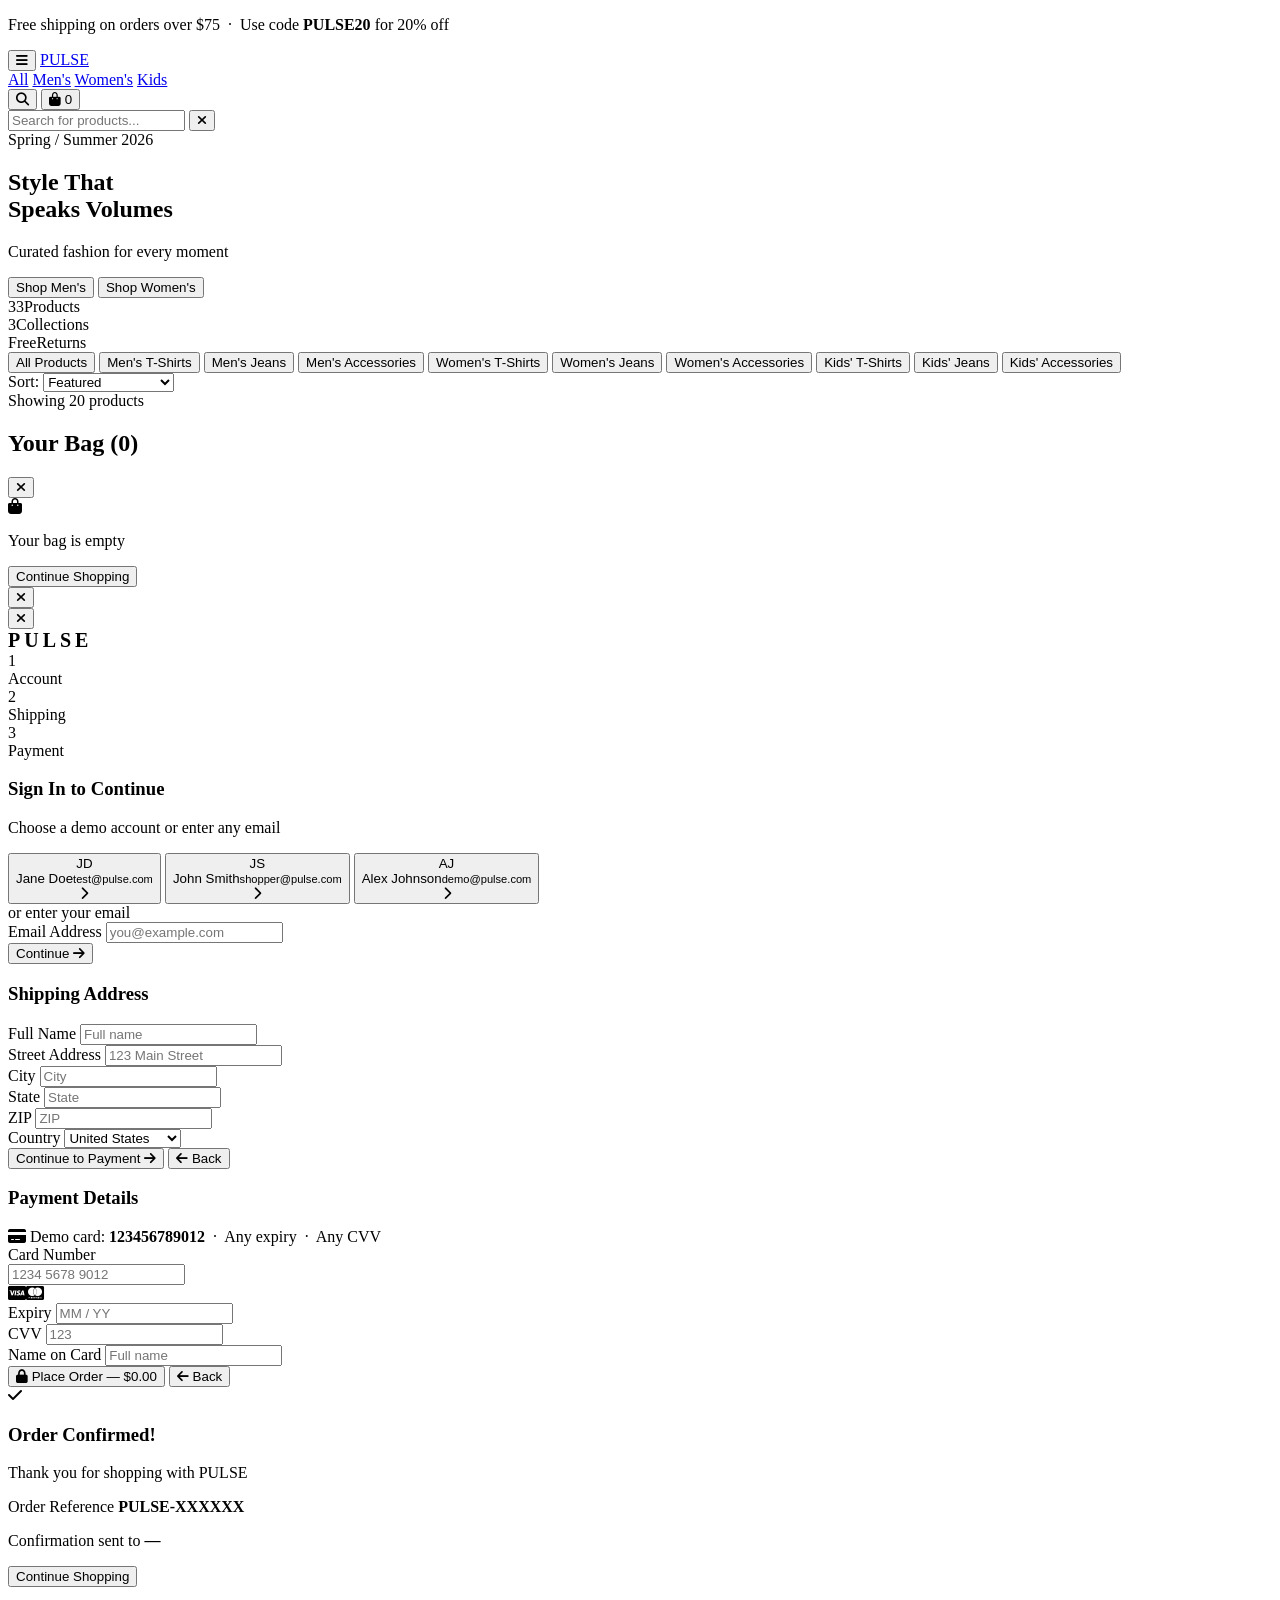
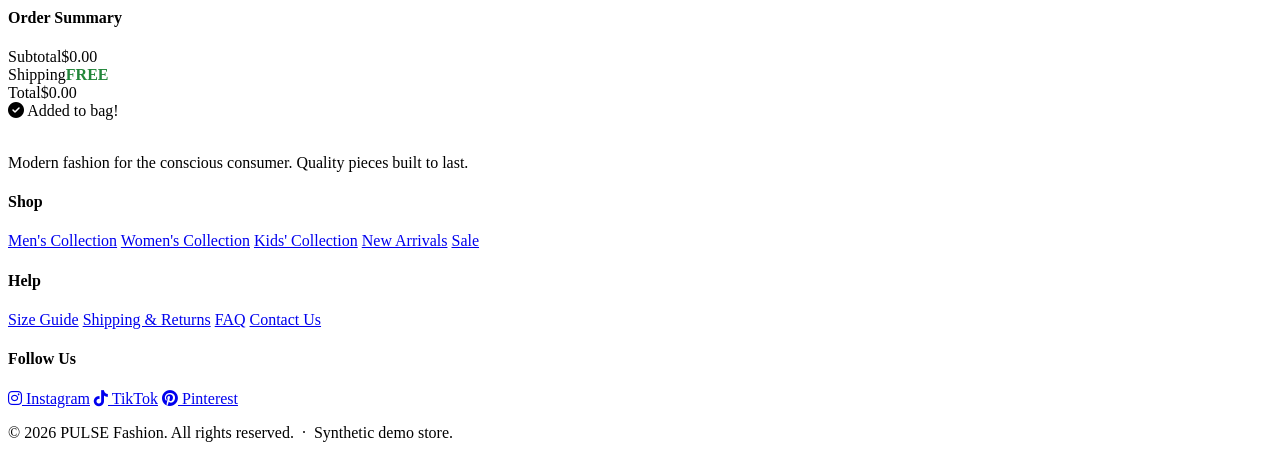
==== commit 2f1c4762: "fix: use absolute paths for assets to fix styling on deep URL refreshes Relative asset paths (style." ====
--- a/railway-site/index.html
+++ b/railway-site/index.html
@@ -83,7 +83,7 @@
   <link rel="preconnect" href="https://fonts.gstatic.com" crossorigin>
   <link href="https://fonts.googleapis.com/css2?family=Inter:wght@300;400;500;600;700&display=swap" rel="stylesheet">
   <link rel="stylesheet" href="https://cdnjs.cloudflare.com/ajax/libs/font-awesome/6.5.0/css/all.min.css">
-  <link rel="stylesheet" href="style.css?v=4">
+  <link rel="stylesheet" href="/style.css?v=5">
   <!-- Conviva App Analytics SDK (defer guarantees stub in conviva-config.js runs first) -->
   <script src="https://sensor.conviva.com/dpi/releases/v1.5.5/convivaAppTracker.js" defer></script>
 </head>
@@ -439,7 +439,7 @@
     </div>
   </footer>
 
-  <script src="conviva-config.js?v=4"></script>
-  <script src="app.js?v=4"></script>
+  <script src="/conviva-config.js?v=5"></script>
+  <script src="/app.js?v=5"></script>
 </body>
 </html>
